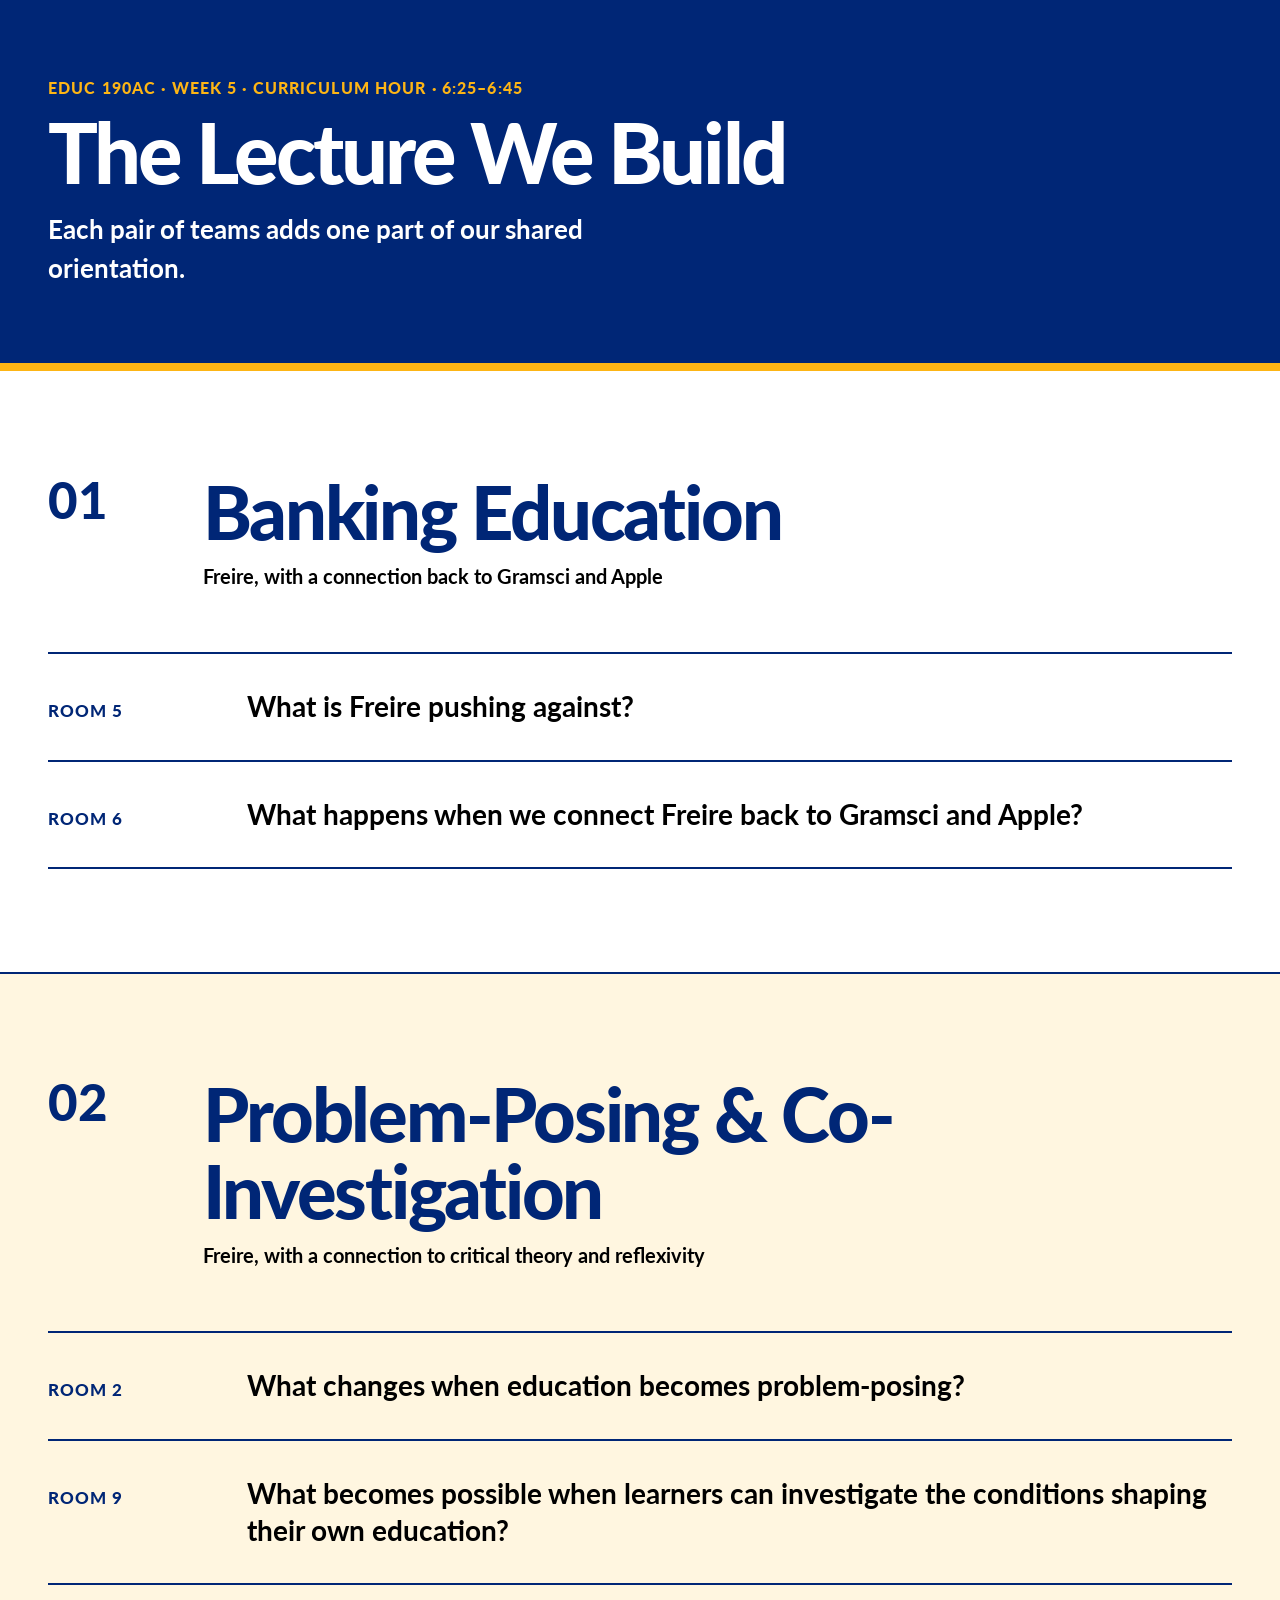
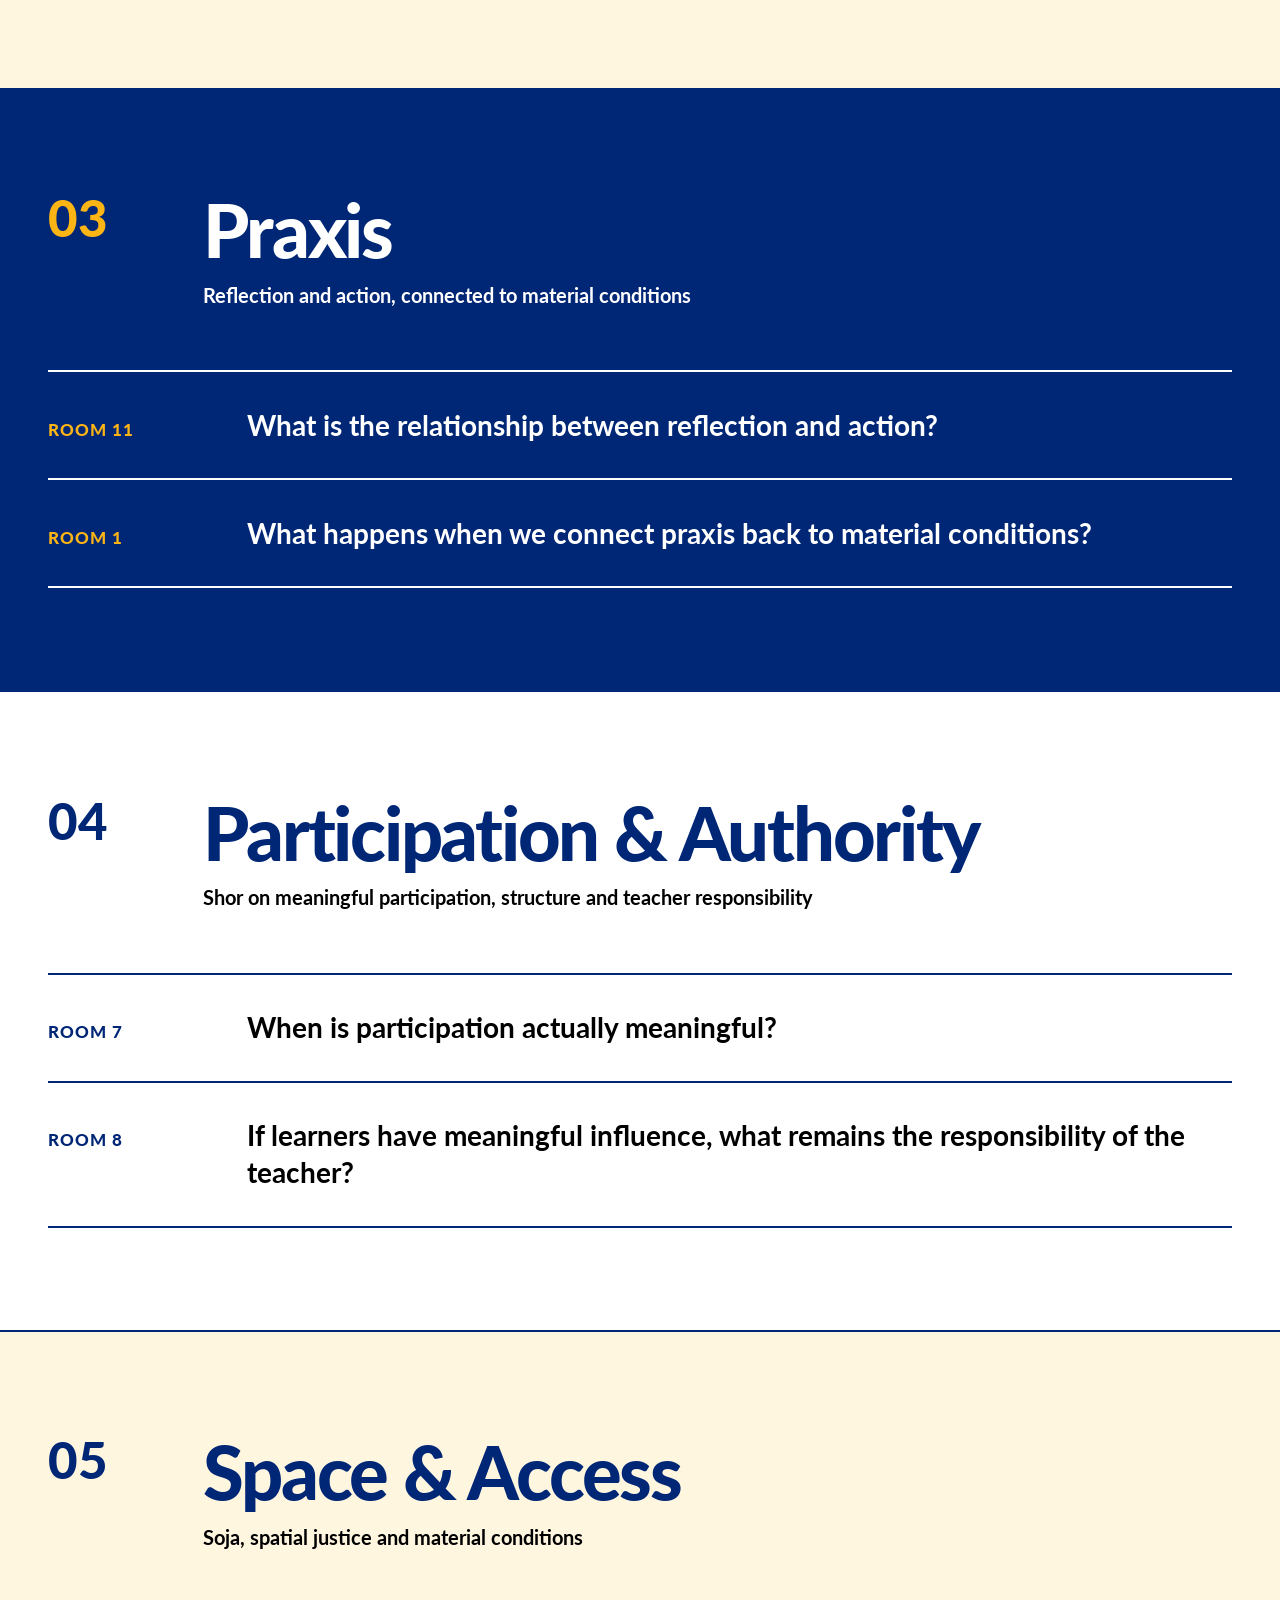
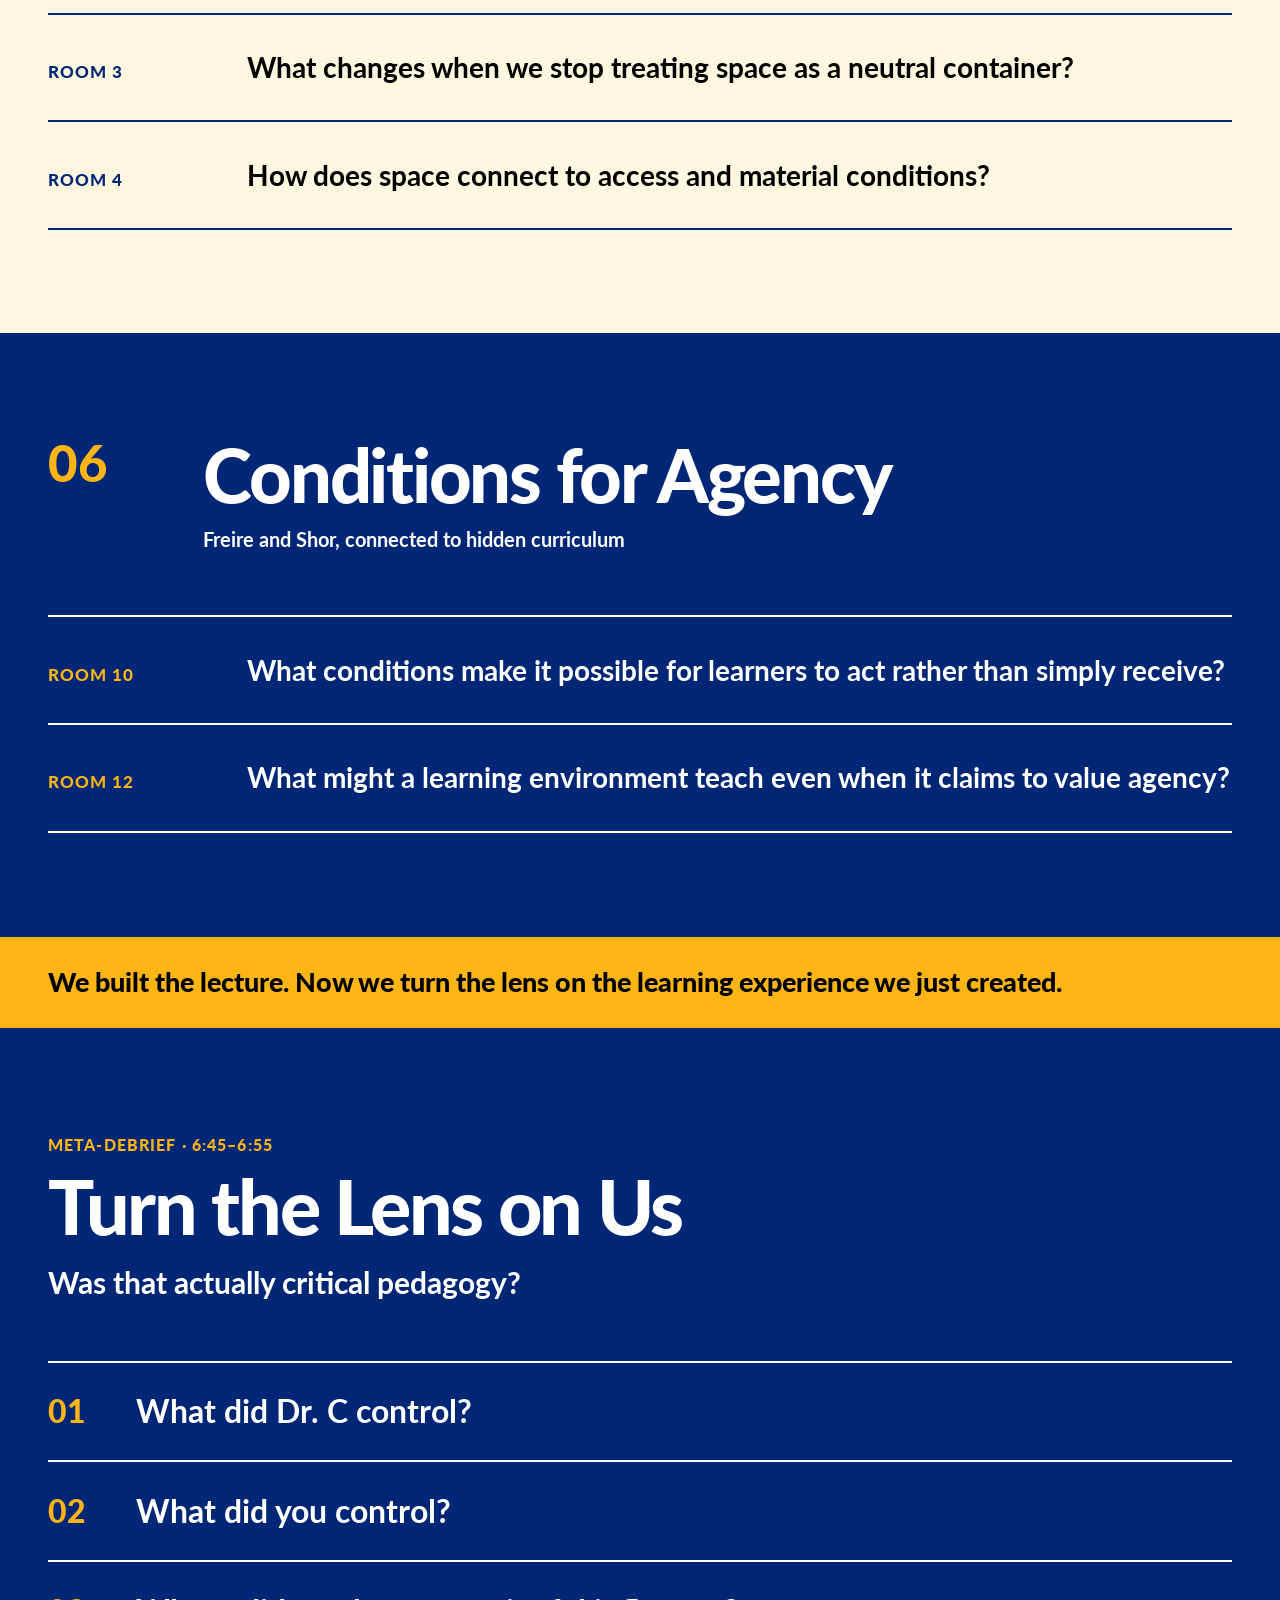
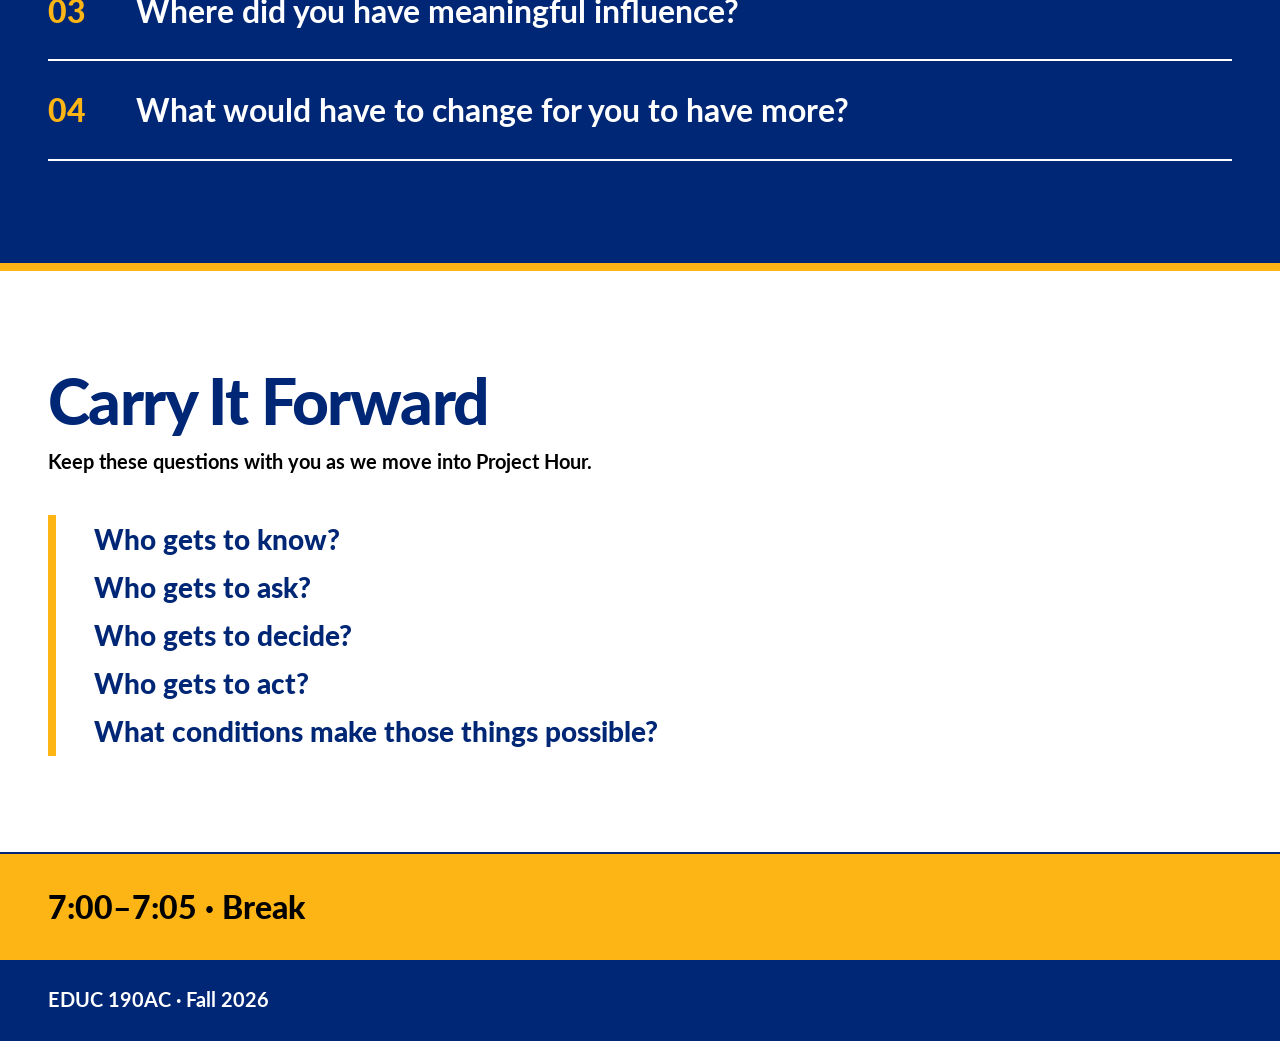
==== week-05/activity-1.html @ e3f310e9 "Publish Week 5 shared lecture page" ====
<!doctype html>
<html lang="en">
<head>
  <meta charset="utf-8">
  <meta name="viewport" content="width=device-width, initial-scale=1">
  <meta name="theme-color" content="#002676">
  <title>Week 5 | The Lecture We Build</title>
  <link rel="preconnect" href="https://fonts.googleapis.com">
  <link rel="preconnect" href="https://fonts.gstatic.com" crossorigin>
  <link href="https://fonts.googleapis.com/css2?family=Lato:wght@400;700;900&amp;display=swap" rel="stylesheet">
  <style>
    :root {
      --navy: #002676;
      --gold: #fdb515;
      --pale-gold: #fff6e0;
      --white: #ffffff;
      --black: #000000;
      --max: 74rem;
    }

    * { box-sizing: border-box; }
    html { scroll-behavior: smooth; }

    body {
      margin: 0;
      background: var(--white);
      color: var(--black);
      font-family: Lato, Arial, sans-serif;
      font-size: clamp(1.125rem, 1rem + 0.3vw, 1.35rem);
      line-height: 1.5;
    }

    .skip-link {
      position: fixed;
      z-index: 100;
      top: 0.75rem;
      left: 0.75rem;
      transform: translateY(-180%);
      background: var(--gold);
      color: var(--black);
      padding: 0.75rem 1rem;
      font-weight: 900;
      text-decoration-thickness: 0.12em;
      text-underline-offset: 0.15em;
    }

    .skip-link:focus { transform: translateY(0); }
    a:focus-visible { outline: 0.25rem solid var(--gold); outline-offset: 0.25rem; }

    .wrap {
      width: min(calc(100% - 2.5rem), var(--max));
      margin-inline: auto;
    }

    .site-header {
      background: var(--navy);
      color: var(--white);
      border-bottom: 0.55rem solid var(--gold);
    }

    .site-header .wrap { padding-block: clamp(2.5rem, 6vw, 4.75rem); }

    .eyebrow {
      margin: 0 0 0.7rem;
      color: var(--gold);
      font-size: 1rem;
      font-weight: 900;
      letter-spacing: 0.07em;
      text-transform: uppercase;
    }

    h1,
    h2,
    p { overflow-wrap: break-word; }

    h1 {
      margin: 0;
      color: var(--white);
      font-size: clamp(2.75rem, 6.5vw, 5.2rem);
      font-weight: 900;
      letter-spacing: -0.035em;
      line-height: 1;
    }

    .header-note {
      max-width: 42rem;
      margin: 1rem 0 0;
      color: var(--white);
      font-size: clamp(1.25rem, 1rem + 0.75vw, 1.75rem);
      font-weight: 700;
    }

    .topic {
      padding-block: clamp(3.75rem, 8vw, 6.5rem);
      border-bottom: 0.18rem solid var(--navy);
    }

    .topic--white { background: var(--white); color: var(--black); }
    .topic--gold { background: var(--pale-gold); color: var(--black); }
    .topic--navy { background: var(--navy); color: var(--white); }

    .topic__heading {
      display: grid;
      grid-template-columns: 6.5rem minmax(0, 1fr);
      gap: clamp(1.25rem, 4vw, 3.5rem);
      align-items: start;
      margin-bottom: clamp(2.25rem, 5vw, 3.75rem);
    }

    .topic__number {
      margin: 0;
      color: var(--navy);
      font-size: clamp(2.4rem, 4vw, 3.5rem);
      font-weight: 900;
      line-height: 1;
    }

    .topic--navy .topic__number { color: var(--gold); }

    .topic h2 {
      margin: 0;
      color: var(--navy);
      font-size: clamp(2.6rem, 5.8vw, 4.8rem);
      font-weight: 900;
      letter-spacing: -0.03em;
      line-height: 1.03;
    }

    .topic--navy h2 { color: var(--white); }

    .topic__source {
      margin: 0.75rem 0 0;
      color: var(--black);
      font-weight: 700;
    }

    .topic--navy .topic__source { color: var(--white); }

    .team-list {
      margin: 0;
      padding: 0;
      list-style: none;
      border-bottom: 0.16rem solid var(--navy);
    }

    .topic--navy .team-list { border-bottom-color: var(--white); }

    .team-list li {
      display: grid;
      grid-template-columns: minmax(6.5rem, 0.28fr) minmax(0, 1.72fr);
      gap: clamp(1rem, 3vw, 2.5rem);
      align-items: baseline;
      padding-block: clamp(1.4rem, 3vw, 2.15rem);
      border-top: 0.16rem solid var(--navy);
    }

    .topic--navy .team-list li { border-top-color: var(--white); }

    .room {
      color: var(--navy);
      font-size: 1.05rem;
      font-weight: 900;
      letter-spacing: 0.06em;
      text-transform: uppercase;
    }

    .topic--navy .room { color: var(--gold); }

    .team-list p {
      margin: 0;
      color: var(--black);
      font-size: clamp(1.35rem, 1.1rem + 0.85vw, 2rem);
      font-weight: 700;
      line-height: 1.3;
    }

    .topic--navy .team-list p { color: var(--white); }

    .transition {
      background: var(--gold);
      color: var(--black);
      border-bottom: 0.18rem solid var(--navy);
    }

    .transition .wrap { padding-block: 1.6rem; }

    .transition p {
      margin: 0;
      color: var(--black);
      font-size: clamp(1.3rem, 1.1rem + 0.7vw, 1.8rem);
      font-weight: 900;
    }

    .debrief {
      background: var(--navy);
      color: var(--white);
      padding-block: clamp(4rem, 8vw, 6.5rem);
      border-bottom: 0.55rem solid var(--gold);
    }

    .debrief-label {
      margin: 0 0 0.6rem;
      color: var(--gold);
      font-size: 1rem;
      font-weight: 900;
      letter-spacing: 0.07em;
      text-transform: uppercase;
    }

    .debrief h2 {
      margin: 0;
      color: var(--white);
      font-size: clamp(2.7rem, 6vw, 4.8rem);
      font-weight: 900;
      letter-spacing: -0.03em;
      line-height: 1.04;
    }

    .debrief-question {
      margin: 0.85rem 0 clamp(2.25rem, 5vw, 3.5rem);
      color: var(--white);
      font-size: clamp(1.4rem, 1.15rem + 0.9vw, 2rem);
      font-weight: 700;
    }

    .question-list {
      margin: 0;
      padding: 0;
      list-style: none;
      counter-reset: question;
      border-bottom: 0.14rem solid var(--white);
    }

    .question-list li {
      counter-increment: question;
      display: grid;
      grid-template-columns: 4.5rem minmax(0, 1fr);
      gap: 1rem;
      padding-block: clamp(1.25rem, 2.5vw, 1.8rem);
      border-top: 0.14rem solid var(--white);
      color: var(--white);
      font-size: clamp(1.45rem, 1.2rem + 1vw, 2.2rem);
      font-weight: 700;
      line-height: 1.25;
    }

    .question-list li::before {
      content: counter(question, decimal-leading-zero);
      color: var(--gold);
      font-weight: 900;
    }

    .carry {
      background: var(--white);
      color: var(--black);
      padding-block: clamp(4rem, 8vw, 6rem);
    }

    .carry h2 {
      margin: 0;
      color: var(--navy);
      font-size: clamp(2.6rem, 5vw, 4.3rem);
      font-weight: 900;
      letter-spacing: -0.025em;
      line-height: 1.05;
    }

    .carry-note { margin: 0.8rem 0 2.4rem; color: var(--black); font-weight: 700; }

    .carry-list {
      margin: 0;
      padding: 0 0 0 clamp(1.3rem, 3vw, 2.5rem);
      list-style: none;
      border-left: 0.55rem solid var(--gold);
    }

    .carry-list li {
      padding-block: 0.45rem;
      color: var(--navy);
      font-size: clamp(1.7rem, 2.2vw, 2.6rem);
      font-weight: 900;
      line-height: 1.2;
    }

    .break {
      background: var(--gold);
      color: var(--black);
      border-top: 0.18rem solid var(--navy);
    }

    .break .wrap { padding-block: 1.8rem; }
    .break p { margin: 0; color: var(--black); font-size: clamp(1.5rem, 1.2rem + 1vw, 2.2rem); font-weight: 900; }

    .page-footer { background: var(--navy); color: var(--white); }
    .page-footer .wrap { padding-block: 1.6rem; }
    .page-footer p { margin: 0; color: var(--white); font-weight: 700; }

    @media (max-width: 42rem) {
      .topic__heading { grid-template-columns: 1fr; gap: 0.75rem; }
      .team-list li { grid-template-columns: 1fr; gap: 0.35rem; }
      .question-list li { grid-template-columns: 3.25rem minmax(0, 1fr); }
    }

    @media (prefers-reduced-motion: reduce) { html { scroll-behavior: auto; } }

    @media (forced-colors: active) {
      .site-header,
      .topic,
      .debrief,
      .transition,
      .break,
      .page-footer { border: 0.18rem solid CanvasText; }
    }

    @media print {
      .topic,
      .debrief,
      .carry { padding-block: 2rem; }
      .site-header .wrap { padding-block: 2rem; }
    }
  </style>
</head>
<body>
  <a class="skip-link" href="#main">Skip to the shared lecture</a>

  <header class="site-header">
    <div class="wrap">
      <p class="eyebrow">EDUC 190AC · Week 5 · Curriculum Hour · 6:25–6:45</p>
      <h1>The Lecture We Build</h1>
      <p class="header-note">Each pair of teams adds one part of our shared orientation.</p>
    </div>
  </header>

  <main id="main">
    <section class="topic topic--white" id="banking" aria-labelledby="banking-heading">
      <div class="wrap">
        <div class="topic__heading">
          <p class="topic__number" aria-hidden="true">01</p>
          <div>
            <h2 id="banking-heading">Banking Education</h2>
            <p class="topic__source">Freire, with a connection back to Gramsci and Apple</p>
          </div>
        </div>
        <ul class="team-list">
          <li><span class="room">Room 5</span><p>What is Freire pushing against?</p></li>
          <li><span class="room">Room 6</span><p>What happens when we connect Freire back to Gramsci and Apple?</p></li>
        </ul>
      </div>
    </section>

    <section class="topic topic--gold" id="problem-posing" aria-labelledby="problem-heading">
      <div class="wrap">
        <div class="topic__heading">
          <p class="topic__number" aria-hidden="true">02</p>
          <div>
            <h2 id="problem-heading">Problem-Posing &amp; Co-Investigation</h2>
            <p class="topic__source">Freire, with a connection to critical theory and reflexivity</p>
          </div>
        </div>
        <ul class="team-list">
          <li><span class="room">Room 2</span><p>What changes when education becomes problem-posing?</p></li>
          <li><span class="room">Room 9</span><p>What becomes possible when learners can investigate the conditions shaping their own education?</p></li>
        </ul>
      </div>
    </section>

    <section class="topic topic--navy" id="praxis" aria-labelledby="praxis-heading">
      <div class="wrap">
        <div class="topic__heading">
          <p class="topic__number" aria-hidden="true">03</p>
          <div>
            <h2 id="praxis-heading">Praxis</h2>
            <p class="topic__source">Reflection and action, connected to material conditions</p>
          </div>
        </div>
        <ul class="team-list">
          <li><span class="room">Room 11</span><p>What is the relationship between reflection and action?</p></li>
          <li><span class="room">Room 1</span><p>What happens when we connect praxis back to material conditions?</p></li>
        </ul>
      </div>
    </section>

    <section class="topic topic--white" id="participation" aria-labelledby="participation-heading">
      <div class="wrap">
        <div class="topic__heading">
          <p class="topic__number" aria-hidden="true">04</p>
          <div>
            <h2 id="participation-heading">Participation &amp; Authority</h2>
            <p class="topic__source">Shor on meaningful participation, structure and teacher responsibility</p>
          </div>
        </div>
        <ul class="team-list">
          <li><span class="room">Room 7</span><p>When is participation actually meaningful?</p></li>
          <li><span class="room">Room 8</span><p>If learners have meaningful influence, what remains the responsibility of the teacher?</p></li>
        </ul>
      </div>
    </section>

    <section class="topic topic--gold" id="space" aria-labelledby="space-heading">
      <div class="wrap">
        <div class="topic__heading">
          <p class="topic__number" aria-hidden="true">05</p>
          <div>
            <h2 id="space-heading">Space &amp; Access</h2>
            <p class="topic__source">Soja, spatial justice and material conditions</p>
          </div>
        </div>
        <ul class="team-list">
          <li><span class="room">Room 3</span><p>What changes when we stop treating space as a neutral container?</p></li>
          <li><span class="room">Room 4</span><p>How does space connect to access and material conditions?</p></li>
        </ul>
      </div>
    </section>

    <section class="topic topic--navy" id="agency" aria-labelledby="agency-heading">
      <div class="wrap">
        <div class="topic__heading">
          <p class="topic__number" aria-hidden="true">06</p>
          <div>
            <h2 id="agency-heading">Conditions for Agency</h2>
            <p class="topic__source">Freire and Shor, connected to hidden curriculum</p>
          </div>
        </div>
        <ul class="team-list">
          <li><span class="room">Room 10</span><p>What conditions make it possible for learners to act rather than simply receive?</p></li>
          <li><span class="room">Room 12</span><p>What might a learning environment teach even when it claims to value agency?</p></li>
        </ul>
      </div>
    </section>

    <aside class="transition" aria-label="Transition to the meta-debrief">
      <div class="wrap"><p>We built the lecture. Now we turn the lens on the learning experience we just created.</p></div>
    </aside>

    <section class="debrief" id="meta-debrief" aria-labelledby="debrief-heading">
      <div class="wrap">
        <p class="debrief-label">Meta-Debrief · 6:45–6:55</p>
        <h2 id="debrief-heading">Turn the Lens on Us</h2>
        <p class="debrief-question">Was that actually critical pedagogy?</p>
        <ol class="question-list">
          <li>What did Dr. C control?</li>
          <li>What did you control?</li>
          <li>Where did you have meaningful influence?</li>
          <li>What would have to change for you to have more?</li>
        </ol>
      </div>
    </section>

    <section class="carry" id="carry-forward" aria-labelledby="carry-heading">
      <div class="wrap">
        <h2 id="carry-heading">Carry It Forward</h2>
        <p class="carry-note">Keep these questions with you as we move into Project Hour.</p>
        <ul class="carry-list">
          <li>Who gets to know?</li>
          <li>Who gets to ask?</li>
          <li>Who gets to decide?</li>
          <li>Who gets to act?</li>
          <li>What conditions make those things possible?</li>
        </ul>
      </div>
    </section>

    <aside class="break" aria-label="Break time">
      <div class="wrap"><p>7:00–7:05 · Break</p></div>
    </aside>
  </main>

  <footer class="page-footer">
    <div class="wrap"><p>EDUC 190AC · Fall 2026</p></div>
  </footer>
</body>
</html>
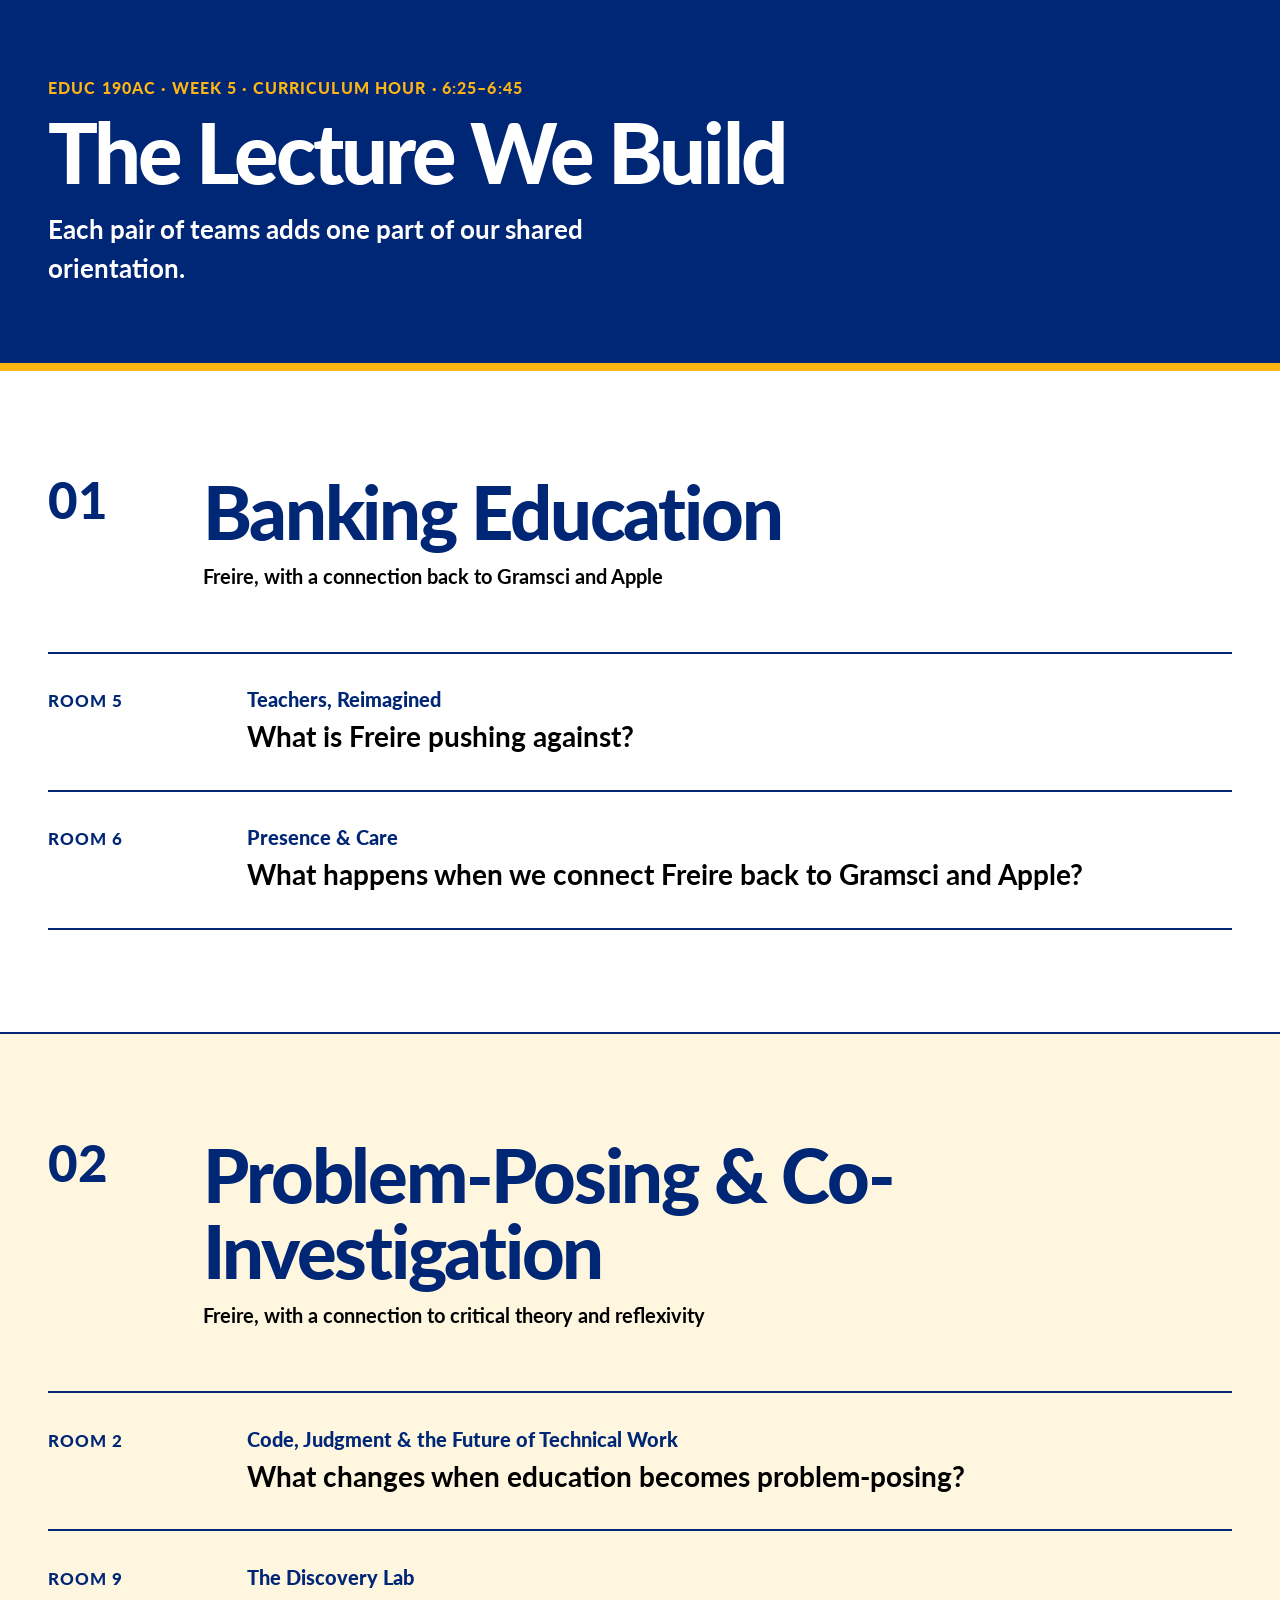
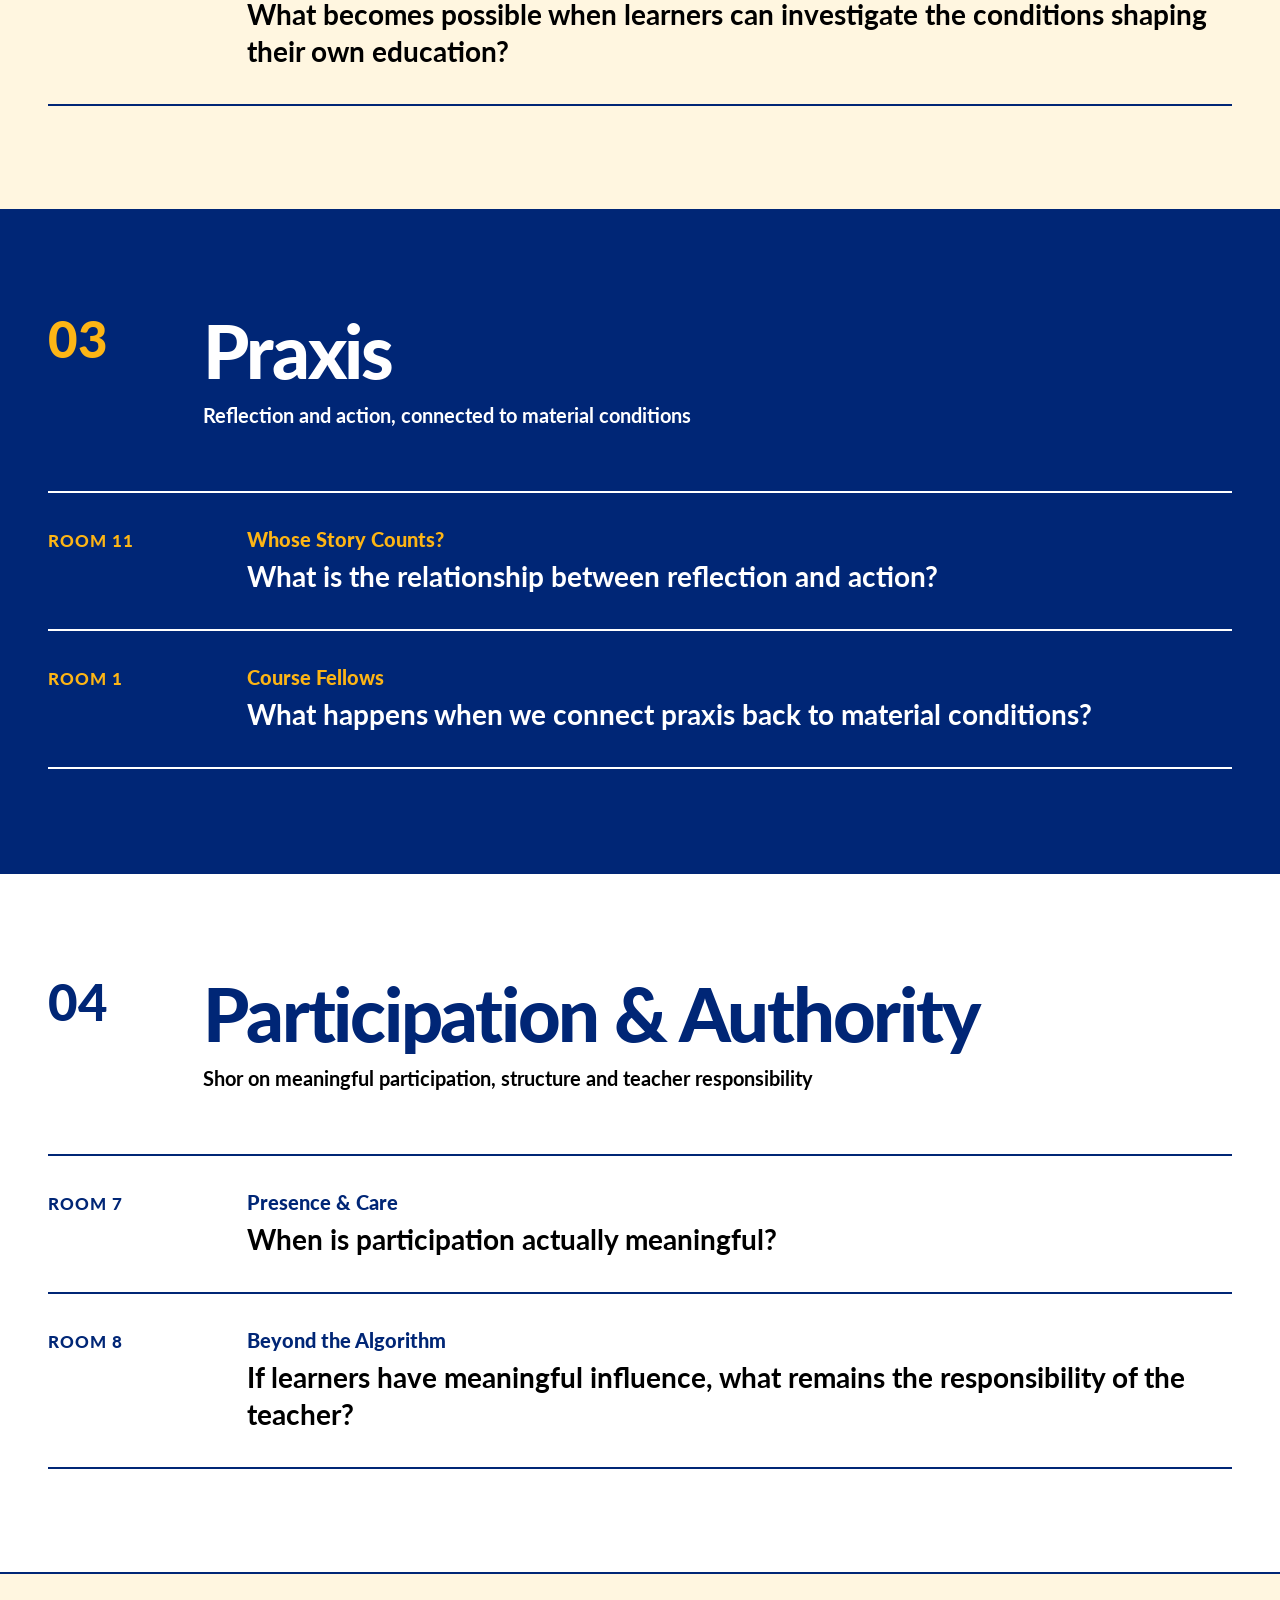
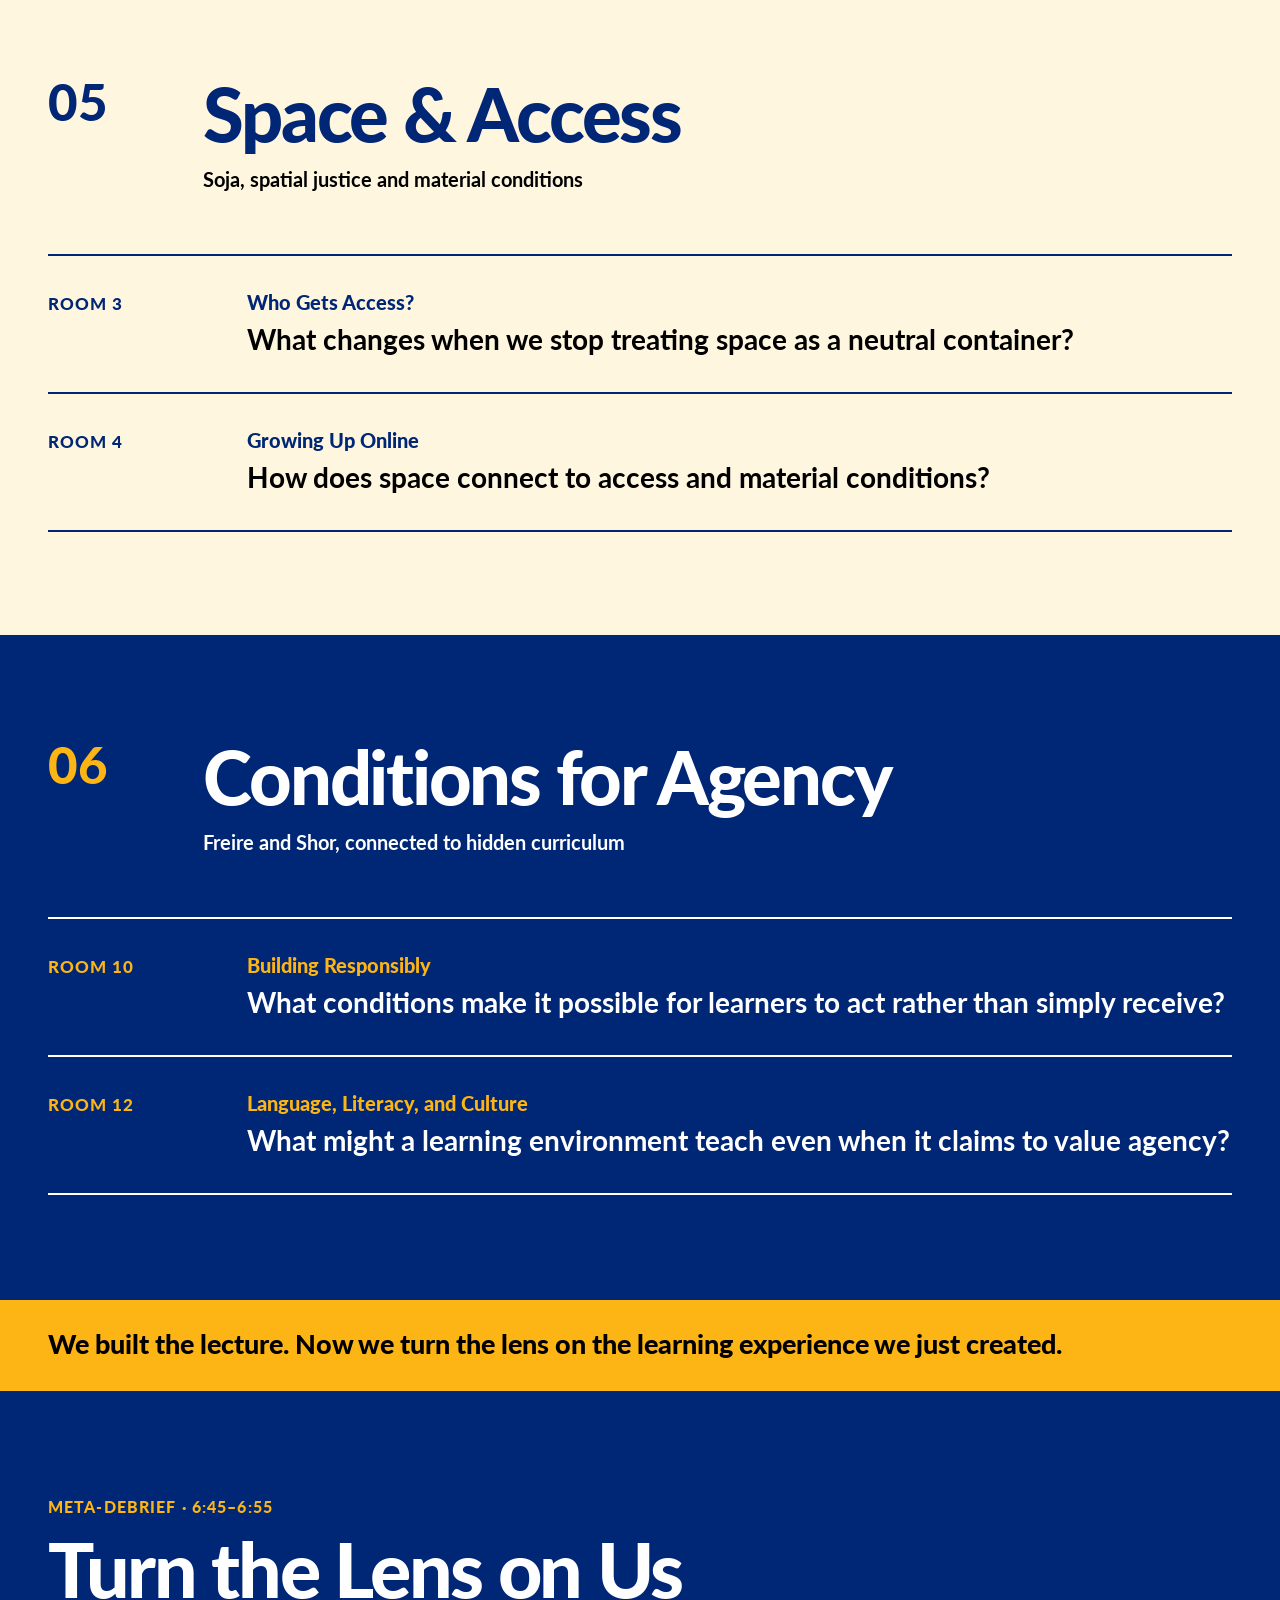
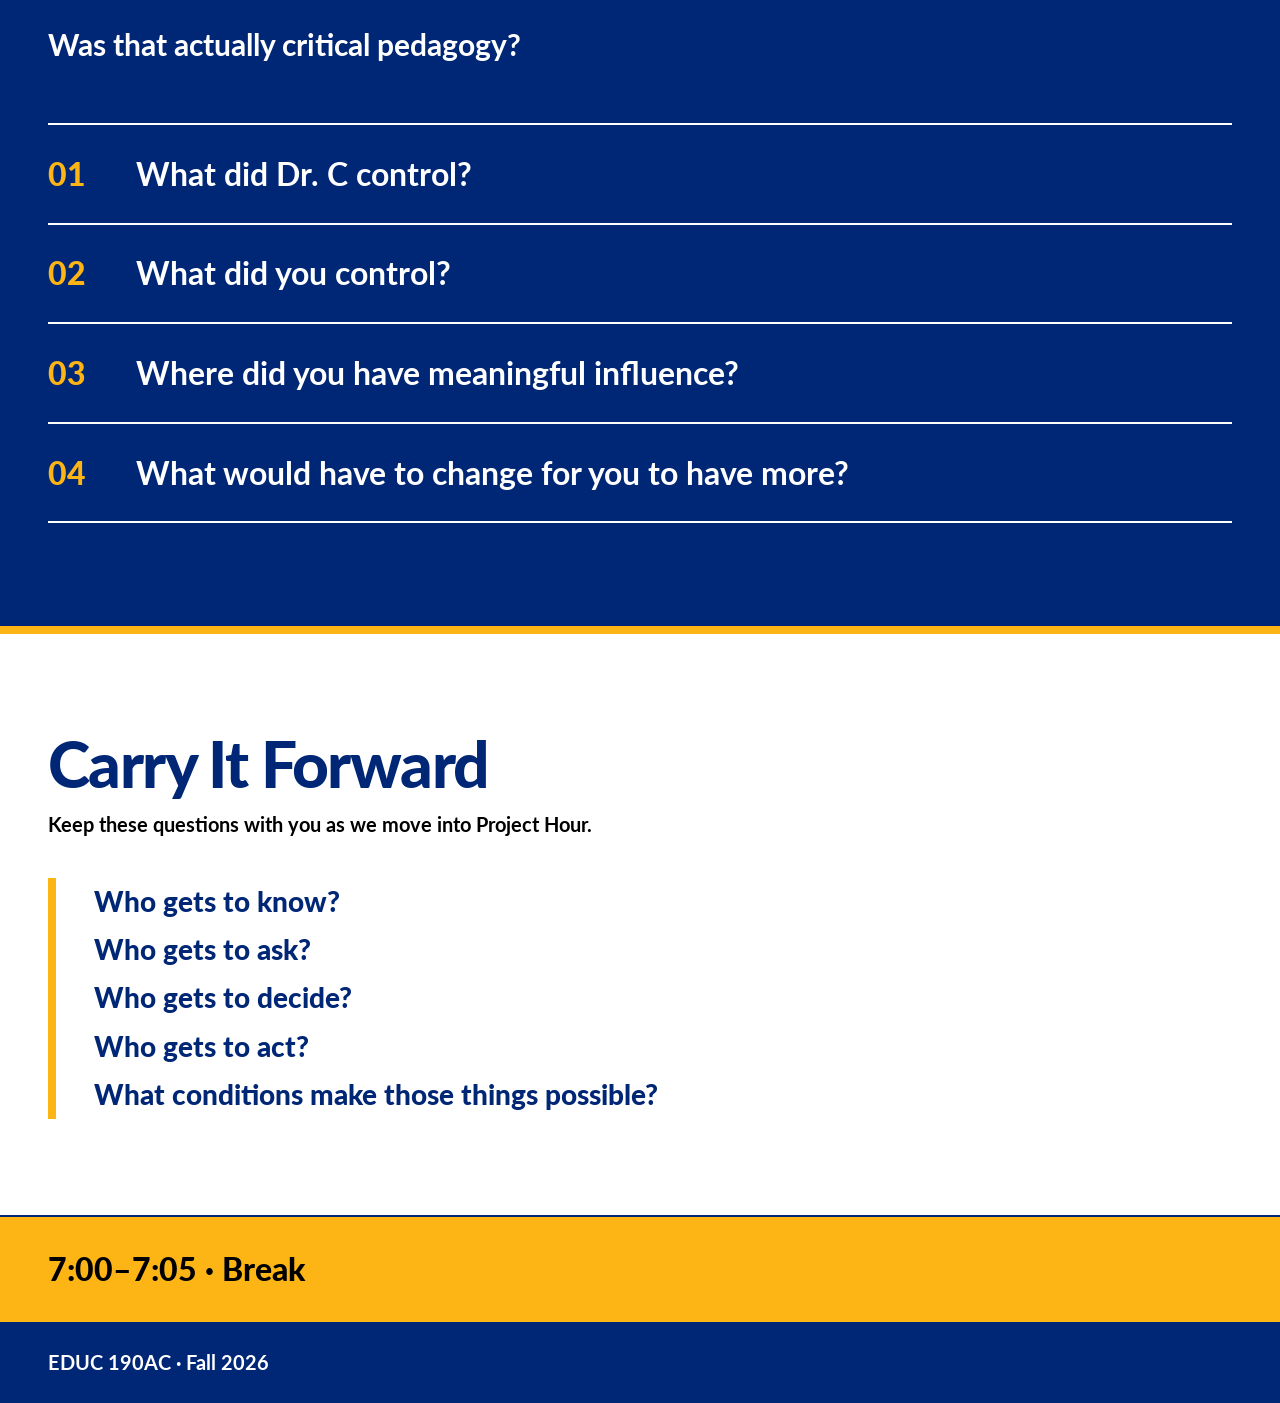
==== commit 5d00613e: "Update Week 5 team labels" ====
--- a/week-05/activity-1.html
+++ b/week-05/activity-1.html
@@ -176,6 +176,19 @@
 
     .topic--navy .team-list p { color: var(--white); }
 
+    .team-name {
+      display: block;
+      margin-bottom: 0.35rem;
+      color: var(--navy);
+      font-size: clamp(1.05rem, 0.95rem + 0.35vw, 1.35rem);
+      font-weight: 900;
+      line-height: 1.25;
+    }
+
+    .topic--navy .team-name { color: var(--gold); }
+
+    .team-prompt { display: block; }
+
     .transition {
       background: var(--gold);
       color: var(--black);
@@ -342,8 +355,8 @@
           </div>
         </div>
         <ul class="team-list">
-          <li><span class="room">Room 5</span><p>What is Freire pushing against?</p></li>
-          <li><span class="room">Room 6</span><p>What happens when we connect Freire back to Gramsci and Apple?</p></li>
+          <li><span class="room">Room 5</span><p><span class="team-name">Teachers, Reimagined</span><span class="team-prompt">What is Freire pushing against?</span></p></li>
+          <li><span class="room">Room 6</span><p><span class="team-name">Presence &amp; Care</span><span class="team-prompt">What happens when we connect Freire back to Gramsci and Apple?</span></p></li>
         </ul>
       </div>
     </section>
@@ -358,8 +371,8 @@
           </div>
         </div>
         <ul class="team-list">
-          <li><span class="room">Room 2</span><p>What changes when education becomes problem-posing?</p></li>
-          <li><span class="room">Room 9</span><p>What becomes possible when learners can investigate the conditions shaping their own education?</p></li>
+          <li><span class="room">Room 2</span><p><span class="team-name">Code, Judgment &amp; the Future of Technical Work</span><span class="team-prompt">What changes when education becomes problem-posing?</span></p></li>
+          <li><span class="room">Room 9</span><p><span class="team-name">The Discovery Lab</span><span class="team-prompt">What becomes possible when learners can investigate the conditions shaping their own education?</span></p></li>
         </ul>
       </div>
     </section>
@@ -374,8 +387,8 @@
           </div>
         </div>
         <ul class="team-list">
-          <li><span class="room">Room 11</span><p>What is the relationship between reflection and action?</p></li>
-          <li><span class="room">Room 1</span><p>What happens when we connect praxis back to material conditions?</p></li>
+          <li><span class="room">Room 11</span><p><span class="team-name">Whose Story Counts?</span><span class="team-prompt">What is the relationship between reflection and action?</span></p></li>
+          <li><span class="room">Room 1</span><p><span class="team-name">Course Fellows</span><span class="team-prompt">What happens when we connect praxis back to material conditions?</span></p></li>
         </ul>
       </div>
     </section>
@@ -390,8 +403,8 @@
           </div>
         </div>
         <ul class="team-list">
-          <li><span class="room">Room 7</span><p>When is participation actually meaningful?</p></li>
-          <li><span class="room">Room 8</span><p>If learners have meaningful influence, what remains the responsibility of the teacher?</p></li>
+          <li><span class="room">Room 7</span><p><span class="team-name">Presence &amp; Care</span><span class="team-prompt">When is participation actually meaningful?</span></p></li>
+          <li><span class="room">Room 8</span><p><span class="team-name">Beyond the Algorithm</span><span class="team-prompt">If learners have meaningful influence, what remains the responsibility of the teacher?</span></p></li>
         </ul>
       </div>
     </section>
@@ -406,8 +419,8 @@
           </div>
         </div>
         <ul class="team-list">
-          <li><span class="room">Room 3</span><p>What changes when we stop treating space as a neutral container?</p></li>
-          <li><span class="room">Room 4</span><p>How does space connect to access and material conditions?</p></li>
+          <li><span class="room">Room 3</span><p><span class="team-name">Who Gets Access?</span><span class="team-prompt">What changes when we stop treating space as a neutral container?</span></p></li>
+          <li><span class="room">Room 4</span><p><span class="team-name">Growing Up Online</span><span class="team-prompt">How does space connect to access and material conditions?</span></p></li>
         </ul>
       </div>
     </section>
@@ -422,8 +435,8 @@
           </div>
         </div>
         <ul class="team-list">
-          <li><span class="room">Room 10</span><p>What conditions make it possible for learners to act rather than simply receive?</p></li>
-          <li><span class="room">Room 12</span><p>What might a learning environment teach even when it claims to value agency?</p></li>
+          <li><span class="room">Room 10</span><p><span class="team-name">Building Responsibly</span><span class="team-prompt">What conditions make it possible for learners to act rather than simply receive?</span></p></li>
+          <li><span class="room">Room 12</span><p><span class="team-name">Language, Literacy, and Culture</span><span class="team-prompt">What might a learning environment teach even when it claims to value agency?</span></p></li>
         </ul>
       </div>
     </section>
